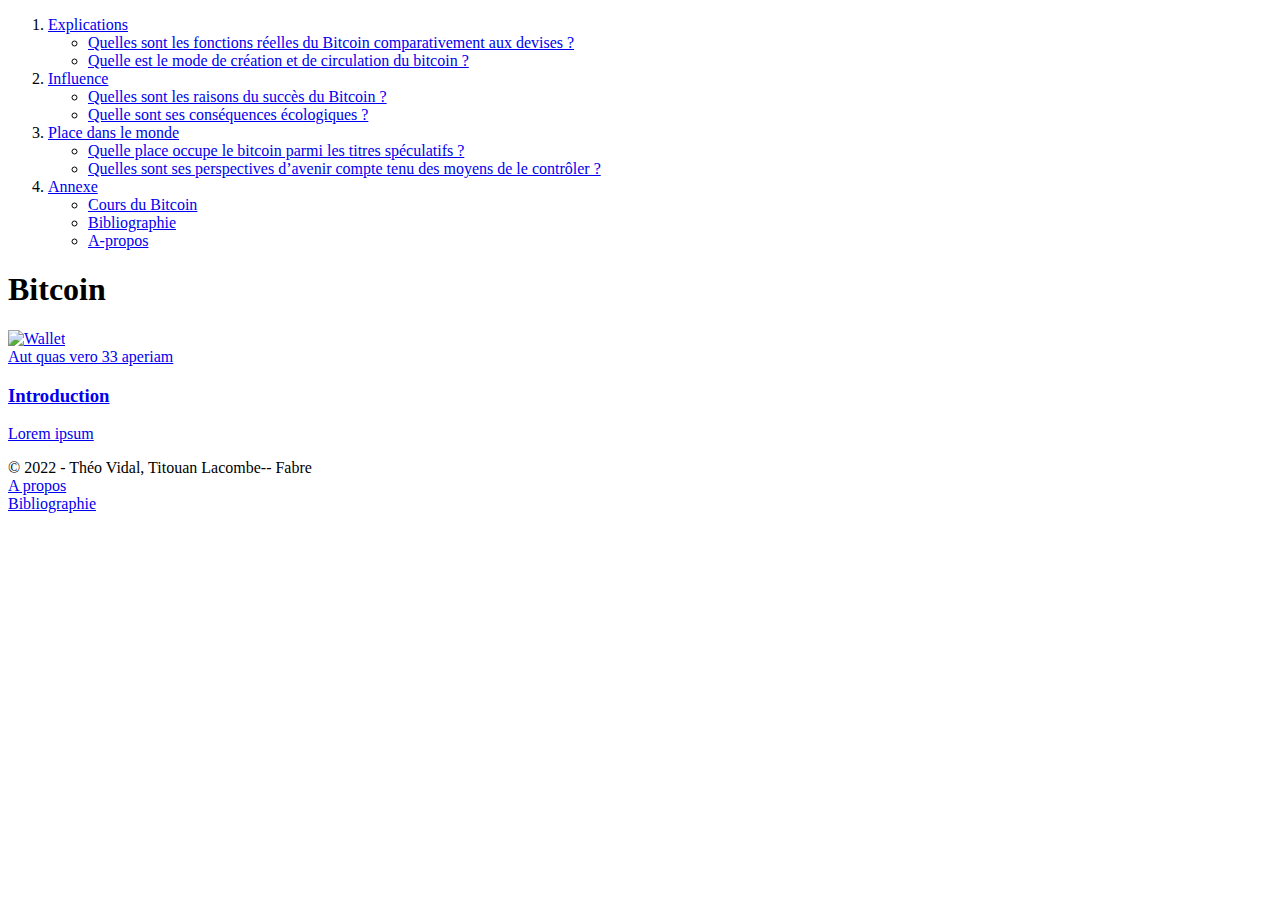
==== a-propos/index.html @ cd59e8f1 "truc de ouf" ====
<!DOCTYPE html>
<html lang="fr">

<head>

    <!-- UTF-8 Permet l'usage d'emojis -->
    <meta charset="UTF-8">
    <meta http-equiv="X-UA-Compatible" content="IE=edge">
    <meta name="viewport" content="width=device-width, initial-scale=1.0">
    <link rel="stylesheet" href="styles.css">
    <link rel="preconnect" href="https://fonts.googleapis.com">
    <link rel="preconnect" href="https://fonts.googleapis.com">
    <link rel="preconnect" href="https://fonts.gstatic.com" crossorigin>
    <link href="https://fonts.googleapis.com/css2?family=Work+Sans:wght@400;500&display=swap" rel="stylesheet">
    <title>Bitcoin</title>

</head>

<body>

    <main class="page_acceuil">
        <nav>
            <div>
                <!-- <img src="./img/Bitcoin.svg.png" alt="Logo Bitcoin"> -->
            </div>
            <ol>
                <li class="selected_article">
                    <a href="#">Explications</a>
                    <div class="sous_menu">
                        <ul>
                            <li><a href="#">Quelles sont les fonctions réelles du Bitcoin comparativement aux devises ?</a></li>
                            <li><a href="#">Quelle est le mode de création et de circulation du bitcoin ?</a></li>
                        </ul>
                    </div>
                </li>
                <li>
                    <a href="#">Influence</a>
                    <div class="sous_menu">
                        <ul>
                            <li><a href="#">Quelles sont les raisons du succès du Bitcoin ?</a></li>
                            <li><a href="#">Quelle sont ses conséquences écologiques ?</a></li>
                        </ul>
                    </div>
                </li>
                <li>
                    <a href="#">Place dans le monde</a>
                    <div class="sous_menu">
                        <ul>
                            <li><a href="#">Quelle place occupe le bitcoin parmi les titres spéculatifs ?</a></li>
                            <li><a href="#">Quelles sont ses perspectives d’avenir compte tenu des moyens de le
                                    contrôler ?</a></li>
                        </ul>
                    </div>
                </li>
                <li>
                    <a href="#">Annexe</a>
                    <div class="sous_menu">
                        <ul>
                            <li><a href="#">Cours du Bitcoin</a></li>
                            <li><a href="#">Bibliographie</a></li>
                            <li><a href="#">A-propos</a></li>
                        </ul>
                    </div>
                </li>

            </ol>
        </nav>
        <h1>Bitcoin</h1>
        <article>
            <div class="home_intro">
                <a href="./article.html">
                    <img src="img/image_template.png" alt="Wallet">
                    <div>
                        <span>Aut quas vero 33 aperiam</span>
                        <h3>Introduction</h3>
                        <p>Lorem ipsum  </p>
                    </div>
                </a>
            </div>
        </article>

        <footer>
            <div>© 2022 - Théo Vidal, Titouan Lacombe-- Fabre</div>
            <div></div>
            <div>
                <div><a href="../a-propos">A propos</a></div>
                <div><a href="../sources">Bibliographie</a></div>
            </div>
        </footer>
    </main>
</body>

</html>
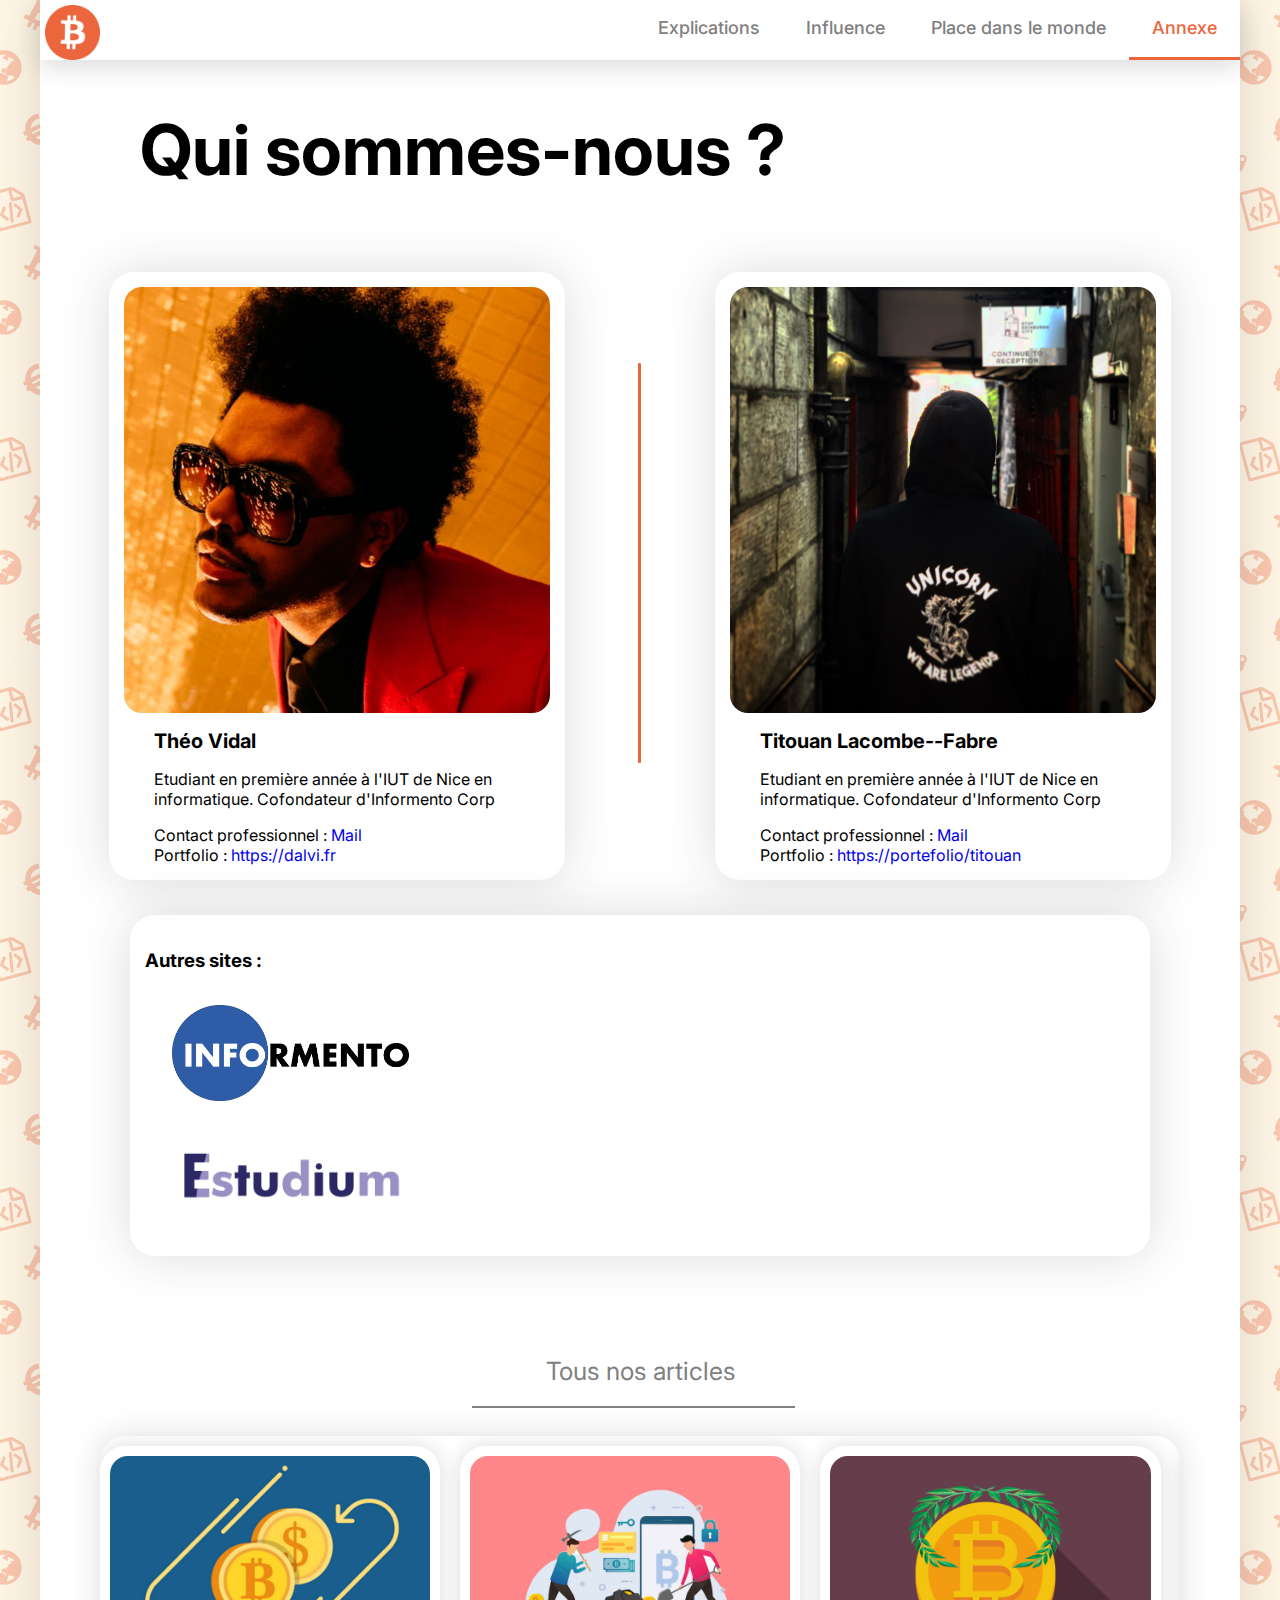
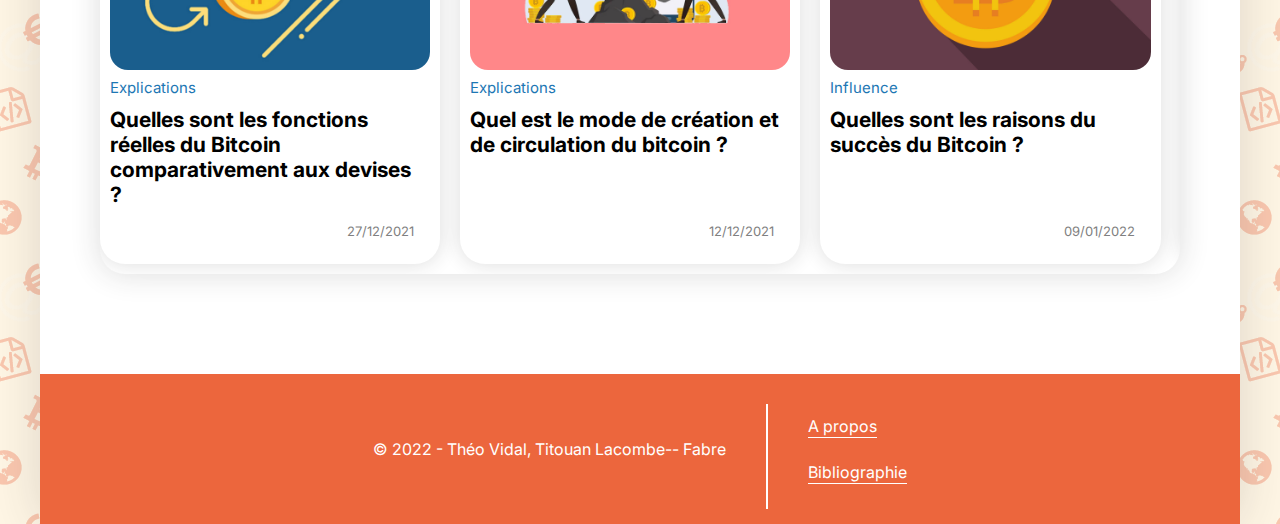
==== commit b731281c: "la big maj" ====
--- a/a-propos/index.html
+++ b/a-propos/index.html
@@ -7,29 +7,38 @@
     <meta charset="UTF-8">
     <meta http-equiv="X-UA-Compatible" content="IE=edge">
     <meta name="viewport" content="width=device-width, initial-scale=1.0">
-    <link rel="stylesheet" href="styles.css">
-    <link rel="preconnect" href="https://fonts.googleapis.com">
+    <link rel="stylesheet" href="../styles.css">
     <link rel="preconnect" href="https://fonts.googleapis.com">
     <link rel="preconnect" href="https://fonts.gstatic.com" crossorigin>
-    <link href="https://fonts.googleapis.com/css2?family=Work+Sans:wght@400;500&display=swap" rel="stylesheet">
-    <title>Bitcoin</title>
+    <link
+        href="https://fonts.googleapis.com/css2?family=Inter:wght@300;400&family=Lora:ital@1&family=Montserrat:wght@600;700&display=swap"
+        rel="stylesheet">
+
+    <title>A-propos</title>
+<link rel="icon" href="../img/Bitcoin.svg.png">
 
 </head>
 
 <body>
 
-    <main class="page_acceuil">
+    <main>
         <nav>
-            <div>
-                <!-- <img src="./img/Bitcoin.svg.png" alt="Logo Bitcoin"> -->
-            </div>
+            <a href="../index.html" ><img src="../img/Bitcoin.svg.png" alt="Logo Bitcoin"><span>Menu Pricipale</span></a>
+            <input type="checkbox" id="hamburger">
+            <label for="hamburger">
+                <svg viewBox="0 0 100 80" width="45" height="55">
+                    <rect width="100" height="13" rx="6" ry="6"></rect>
+                    <rect y="30" width="100" height="13" rx="6" ry="6"></rect>
+                    <rect y="60" width="100" height="13" rx="6" ry="6"></rect>
+                  </svg>
+            </label>
             <ol>
-                <li class="selected_article">
+                <li >
                     <a href="#">Explications</a>
                     <div class="sous_menu">
                         <ul>
-                            <li><a href="#">Quelles sont les fonctions réelles du Bitcoin comparativement aux devises ?</a></li>
-                            <li><a href="#">Quelle est le mode de création et de circulation du bitcoin ?</a></li>
+                            <li><a href="../article-1">Quelles sont les fonctions réelles du Bitcoin comparativement aux devises ?</a></li>
+                            <li><a href="../article-2">Quel est le mode de création et de circulation du bitcoin ?</a></li>
                         </ul>
                     </div>
                 </li>
@@ -37,8 +46,8 @@
                     <a href="#">Influence</a>
                     <div class="sous_menu">
                         <ul>
-                            <li><a href="#">Quelles sont les raisons du succès du Bitcoin ?</a></li>
-                            <li><a href="#">Quelle sont ses conséquences écologiques ?</a></li>
+                            <li><a href="../article-3">Quelles sont les raisons du succès du Bitcoin ?</a></li>
+                            <li><a href="../article-4">Quelles sont ses conséquences écologiques ?</a></li>
                         </ul>
                     </div>
                 </li>
@@ -46,39 +55,113 @@
                     <a href="#">Place dans le monde</a>
                     <div class="sous_menu">
                         <ul>
-                            <li><a href="#">Quelle place occupe le bitcoin parmi les titres spéculatifs ?</a></li>
-                            <li><a href="#">Quelles sont ses perspectives d’avenir compte tenu des moyens de le
-                                    contrôler ?</a></li>
+                            <li><a href="../article-5">Quelle place occupe le bitcoin parmi les titres spéculatifs ?</a></li>
+                            <li><a href="../article-6">Quelles sont ses perspectives d’avenir compte tenu des moyens de le contrôler ?</a></li>
                         </ul>
                     </div>
                 </li>
-                <li>
+                <li class="selected_article">
                     <a href="#">Annexe</a>
                     <div class="sous_menu">
                         <ul>
-                            <li><a href="#">Cours du Bitcoin</a></li>
-                            <li><a href="#">Bibliographie</a></li>
-                            <li><a href="#">A-propos</a></li>
+                            <li><a href="../cours">Cours du Bitcoin</a></li>
+                            <li><a href="../sources/">Bibliographie</a></li>
+                            <li><a href="../a-propos">A-propos</a></li>
                         </ul>
                     </div>
                 </li>
-
             </ol>
         </nav>
-        <h1>Bitcoin</h1>
-        <article>
-            <div class="home_intro">
-                <a href="./article.html">
-                    <img src="img/image_template.png" alt="Wallet">
+        <div class="apropos">
+            <h1>Qui sommes-nous ?</h1>
+            <div>
+                <div class="personne">
+                    <img src="./img/image_profile.jpg" alt="Image de profile">
                     <div>
-                        <span>Aut quas vero 33 aperiam</span>
-                        <h3>Introduction</h3>
-                        <p>Lorem ipsum  </p>
+                        <h4>Théo Vidal</h4>
+                        <p>Etudiant en première année à l'IUT de Nice en informatique. Cofondateur d'Informento Corp</p>
+                        <div>Contact professionnel :<a href="mailto:theo.vidal@etu.univ-cotedazur.fr"> Mail</a></div>
+                        <div>Portfolio : <a target="_blank" href="https://dalvi.fr">https://dalvi.fr</a></div>
                     </div>
-                </a>
+                </div>
+                <div class="barre"></div>
+                <div class="personne">
+                    <img src="./img/image_profile_titouan.JPG" alt="Image de profile">
+                    <div>
+                        <h4>Titouan Lacombe--Fabre</h4>
+                        <p>Etudiant en première année à l'IUT de Nice en informatique. Cofondateur d'Informento Corp</p>
+                        <div>Contact professionnel :<a href="mailto:titouan.lacombe---fabre@etu.univ-cotedazur.fr"> Mail</a></div>
+                        <div>Portfolio : <a href="#">https://portefolio/titouan</a></div>
+                    </div>
+                </div>
             </div>
-        </article>
-
+        </div>
+        <div class="home_intro" style="margin-top: 30px;">
+            <h3>Autres sites :</h3>
+            <div>
+                <a target="_blank" href="https://dalvi.fr/s105"><img style="width: 25%;" width="150" src="./img/informento.png" alt=""></a>
+            </div>
+            <div>
+                <a target="_blank" href="https://estudium.net/"><img style="width: 25%;" width="150" src="./img/estudium.png" alt=""></a>
+            </div>
+        </div>
+        <section class="selection_article">
+            <h2>Tous nos articles</h2>
+            <div class="carousel">
+                <article class="sous_article ">
+                    <a href="../article-1/">
+                        <img src="../img/Image_Article_1.jpg"
+                            alt="Quelles sont les fonctions réelles du Bitcoin comparativement aux devises ?">
+                        <span>Explications</span>
+                        <h3>Quelles sont les fonctions réelles du Bitcoin comparativement aux devises ?</h3>
+                        <p class="sous_article_date">27/12/2021</p>
+                    </a>
+                </article>
+                <article class="sous_article ">
+                    <a href="../article-2/">
+                        <img src="../img/Image_Article_2.jpg"
+                            alt="Quel est le mode de création et de circulation du bitcoin ?">
+                        <span>Explications</span>
+                        <h3>Quel est le mode de création et de circulation du bitcoin ?</h3>
+                        <p class="sous_article_date">12/12/2021</p>
+                    </a>
+                </article>
+                <article class="sous_article ">
+                    <a href="../article-3/">
+                        <img src="../img/Image_Article_4.jpg" alt="Quelles sont les raisons du succès du Bitcoin ?">
+                        <span>Influence</span>
+                        <h3>Quelles sont les raisons du succès du Bitcoin ?</h3>
+                        <p class="sous_article_date">09/01/2022</p>
+                    </a>
+                </article>
+                <article class="sous_article ">
+                    <a href="../article-4/">
+                        <img src="../img/Image_Article_3.jpg" alt="Quelles sont ses conséquences écologiques ?">
+                        <span>Influence</span>
+                        <h3>Quelles sont ses conséquences écologiques ?</h3>
+                        <p class="sous_article_date">02/02/2022</p>
+                    </a>
+                </article>
+                <article class="sous_article ">
+                    <a href="../article-5/">
+                        <img src="../img/Image_Article_5.jpg"
+                            alt="Quelle place occupe le bitcoin parmi les titres spéculatifs ?">
+                        <span>Place dans le monde</span>
+                        <h3>Quelle place occupe le bitcoin parmi les titres spéculatifs ?</h3>
+                        <p class="sous_article_date">07/02/2022 </p>
+                    </a>
+                </article>
+                <article class="sous_article ">
+                    <a href="../article-6/">
+                        <img src="../img/Image_Article_6.jpg"
+                            alt="Quelles sont ses perspectives d’avenir compte tenu des moyens de le contrôler ?">
+                        <span>Place dans le monde</span>
+                        <h3>Quelles sont ses perspectives d’avenir compte tenu des moyens de le contrôler ?</h3>
+                        <p class="sous_article_date">07/02/2022 </p>
+                    </a>
+                </article>
+            </div>
+        </section>
         <footer>
             <div>© 2022 - Théo Vidal, Titouan Lacombe-- Fabre</div>
             <div></div>
--- a/styles.css
+++ b/styles.css
@@ -0,0 +1,1169 @@
+@charset "UTF-8";
+
+/* Police d'ecriture */
+@font-face {
+    font-family: "Haas Grotesk Med";
+    src: url("/fonts/NHaasGroteskTXPro-65Md.ttf") format("truetype");
+}
+
+/* Style par defaut */
+
+html {
+    scroll-behavior: smooth;
+}
+
+* {
+    box-sizing: border-box;
+}
+
+:root {
+    --bg-color: rgb(235, 173, 123);
+    --main-color: #f2f8f5;
+    --main-text-color: black;
+    --sub-title-color: grey;
+    --label : rgb(29, 119, 180);
+    --main-style-color: #ec663d;
+    --main-style-color-text: rgba(217, 115, 13, 1) ;
+    --item-bg-color : white;
+    --shadow-color : rgba(41, 41, 41, 0.164);
+    --shadow_style_left : 0px 0px 50px 0 var(--shadow-color);
+    --shadow_style_right : 0px 0px 50px 0 var(--shadow-color);
+    --shadow_style_strong : 0px 0px 40px 0 rgb(190, 190, 190);
+}
+
+/* @media (prefers-color-scheme: dark) {
+    :root {
+        --bg-color: rgb(235, 173, 123);
+        --main-color: #1d1d1d;
+        --main-text-color: white;
+        --sub-title-color: grey;
+        --label : rgb(29, 119, 180);
+        --main-style-color: #e55126;
+        --item-bg-color: #232323;
+        
+        --shadow-color : rgba(95, 95, 95, 0.16);
+    }
+} */
+
+body {
+    background: url(./img/bacground.png) repeat ;
+    font-family: 'Inter', sans-serif;
+    border: 0;
+    margin: 0;
+}
+
+main {
+    margin: auto;
+    width: 100%;
+    max-width: 1200px;
+    background-color: var(--item-bg-color);
+    box-shadow: var(--shadow_style_left);
+}
+
+h1 {
+    margin-left: 100px;
+    margin-bottom: 50px;
+    font-size: 70px;
+}
+article > h1 {
+    margin-left: 0;
+    margin-bottom: 50px;
+    font-size: 50px;
+}
+
+img {
+    width: 100%;
+    border-radius: 18px;
+    object-fit: cover;
+}
+
+a {
+    font-style: normal;
+    text-decoration: none;
+}
+
+
+
+
+/* ///////////////////////////////////////////////////////////// */
+/* ////////////////////// Barre Navigation //////////////////// */
+/* /////////////////////////////////////////////////////////// */
+
+nav {
+    display: flex;
+    width: 100%;
+    height: 60px;
+    justify-content: space-between;
+    background-color: var(--item-bg-color);
+    box-shadow : 0px 7px 25px 0 var(--shadow-color);
+}
+
+nav > a {
+    height: 100%;
+    width: 60px;
+    transition: width 1s ;
+}
+
+/* Logo retour menu principal */
+nav > a > span {
+    display: block;
+    opacity: 0;
+    position: absolute;
+    margin-left: 60px;
+    margin-top: -46px;
+    font-size: 18px;
+    color: var(--main-style-color);
+    font-weight: 500;  
+    transition: opacity 1.2s, margin-left 1.2s;
+}
+
+nav > a:hover {
+    width: 195px;  
+    color: var(--main-style-color);
+    border-bottom: 3px solid var(--main-style-color);
+}
+nav > a:hover > span {
+    opacity: 1;
+    margin-left: 70px;
+}
+
+nav > a > img {
+    margin : 5px;
+    height: calc(100% - 5px);
+    width: auto;
+    transition: height 0.5s;
+}
+
+nav a:hover img {
+    height: calc(100% - 6px);
+}
+
+
+
+nav > ol {
+    display: flex;
+    align-items: center;
+    height: 100%;
+    margin-block-start: 0;
+    margin-block-end: 0;
+}
+
+nav > ol > li {
+    height: 100%;
+    padding: 17px 23px;
+    list-style: none;
+}
+
+nav > ol > li a {
+    font-size: 18px;
+    color: var(--sub-title-color);
+    font-weight: 500;  
+}
+
+
+.selected_article > a, ol > li:hover > a {
+    color: var(--main-style-color);
+}
+
+ol > li:hover > .sous_menu {
+    display: block;
+}
+
+#hamburger {
+    display: none;
+}
+
+label[for="hamburger"] {
+    display: none;
+}
+
+
+.sous_menu {
+    display: none;
+    left: 0;
+    position: absolute;
+    width: 100%;
+    margin-top: 22px;
+}
+
+.sous_menu ul {
+    display: flex;
+    flex-direction: column;
+    justify-content: space-evenly;
+    max-width: 1200px;
+    width: 100%;
+    height: 200px;
+    margin: 0 auto;
+    padding: 0px 10%;
+    background-color: var(--item-bg-color);
+    box-shadow : 0px 7px 25px 0 var(--shadow-color);
+    border-radius: 25px;
+    border-top-left-radius: 0;
+    border-top-right-radius: 0;
+}
+
+.selected_article, nav > ol > li:hover {
+    color : var(--main-style-color);
+    border-bottom: 3px solid var(--main-style-color);
+}
+
+.sous_menu ul {
+    list-style-type: none;
+}
+
+.sous_menu > ul > li {
+    width : 85%;
+}
+
+.sous_menu > ul > li:nth-of-type(2n+1){
+    margin-left: 20px;
+    animation: margin_li_sous_menu 1.5s cubic-bezier(.59,0,.42,1);
+}
+
+.sous_menu > ul > li:nth-of-type(2n){
+    margin-left: 20px;
+    animation: margin_li_sous_menu 1.7s cubic-bezier(.59,0,.42,1);
+}
+
+.sous_menu > ul > li > a {
+    font-size: 20px;
+    color: transparent;
+    background: linear-gradient(90deg, var(--main-style-color) 50%, var(--sub-title-color) 50%, var(--sub-title-color) 100%);
+    background-size: 200%;
+    
+    font-weight: 500;
+    -webkit-background-clip: text;
+    background-position: 100%;
+    transition: background-position 1s;
+}
+
+
+.sous_menu > ul > li:hover  > a{
+    background-position: 0%;
+}
+
+
+.sous_menu ul::before{
+    position: absolute;
+    content: ' ' ;
+    height: 150px;
+    width: 3px;
+    background-color: var(--main-style-color);
+    margin-left: -30px;
+    margin-top: 0;
+    animation: barre_sous_menu 1.5s;
+    border-radius : 1px ;
+ }
+
+
+@keyframes barre_sous_menu {
+    from {
+        height: 0px;
+        margin-top: -75px;
+    }
+}
+
+@keyframes margin_li_sous_menu {
+    from {
+        margin-left : -15px;
+    }
+}
+
+
+@media screen and (max-width: 1200px) {
+    .sous_menu > div{
+        position: absolute;
+        margin-left: calc(-100vw + 15px);
+    }
+}
+
+
+
+/*///////// Footer //////////*/
+
+footer {
+    height: 150px;    
+    background-color: var(--main-style-color);
+    justify-content: center;
+    display: flex;
+}
+footer > div {
+    padding: 15px 25px;
+    color : white;
+}
+footer > div:nth-child(1) {
+    display: flex;
+    align-items: center;
+}
+footer > div:nth-child(2) {
+    border-left: 2px solid white;
+    margin: 15px;
+    padding: 0;
+    height : 70%;
+    margin-top : 30px;
+}
+footer > div:nth-child(3) {
+    display: flex;
+    align-items: flex-start;
+    flex-direction: column;
+    justify-content: space-evenly;
+}
+footer a {
+    color : white;
+    text-decoration: underline;
+    text-underline-offset: 5px;
+}
+
+
+/* ///////////////////////////////////////////////////////////// */
+/* ////////////////////// Page d'acceuil ////////////////////// */
+/* /////////////////////////////////////////////////////////// */
+
+article a {
+    color : var(--main-text-color);
+}
+
+.home_intro {
+    margin: auto;
+    margin-bottom: 30px;
+    width: 85%;
+    padding : 15px;
+    border-radius : 25px;
+    box-shadow: var(--shadow_style_left);
+}
+
+.home_intro a {
+    display: flex;
+    width : 100%;
+    height : 100%;
+}
+
+.home_intro > a > img {
+    box-shadow: var(--shadow_style_right);
+    width : 50%;
+}
+
+.home_intro div {
+    margin-left: 12px;
+    padding : 15px;
+    color: black;
+}
+
+.home_intro div > span {
+    font-size: 16px;
+    color: var(--section-sub-color);
+}
+
+.home_intro  div > h3 {
+    font-size: 45px;
+    margin-block-start: 0.4em;
+    margin-bottom: 15px;
+}
+
+.home_intro  div > p {
+    padding-top: 10px;
+    font-size: 19px;
+}
+
+/* Sous Article  */
+
+.container {
+    margin: auto;
+    display: grid;
+    grid-template-columns: repeat(3, 1fr);
+    grid-gap: 15px;
+    grid-auto-rows: minmax(100px, auto);
+    justify-items: center;
+    width: 85%;
+    margin-bottom: 150px;
+}
+
+.sous_article {
+    width: 100%;
+    margin-top: 30px;
+    border-radius : 25px;
+    box-shadow: var(--shadow_style_left);
+    padding : 10px;
+}
+
+.sous_article a {
+    margin : 0 auto;
+    display : block;
+}
+
+.sous_article img{
+    width : 100%;
+    height : 35%;
+    display: block;
+
+}
+
+.sous_article > a span {
+    font-size: 15px;
+    color: var(--label);
+    margin-top: 8px;
+    display: block;
+}
+
+.sous_article > a h3 {
+    margin-top: 10px;
+    margin-bottom: 15px;
+    font-size: 21px;
+    width : 98%;
+    min-height: 100px;
+    color: var(--main-text-color)
+}
+
+.sous_article > a p {
+    font-size: 13px;
+    width: 100%;
+    text-align: center;
+    color:var(--sub-title-color);
+}
+
+.sous_article_date {
+    width: 95% !important;
+    text-align: end !important;
+}
+
+/* ///////////////////////////////////////////////////////////// */
+/* ////////////////////// Page d'article ////////////////////// */
+/* /////////////////////////////////////////////////////////// */
+
+/*  Aricle principale   */
+h1, .article_title, .citation, nav {
+    color: var(--main-text-color);
+}
+
+.article_title {
+    font-size:25px;
+}
+
+
+.article_title_label {
+    font-size: 16px;
+    color: #3c96ff;
+}
+
+.article_title {
+    font-size: 31.5px;
+    font-family: 'Inter', sans-serif;
+    font-weight: 600
+}
+
+.article_title_infos {
+    font-size: 16px;
+    color: var(--sub-title-color);
+}
+
+.Article_Principal {
+    padding-top: 60px;
+    font-size: 18px;
+    max-width: 752px;
+    margin: 0 auto;
+}
+
+.Article_Principal p{
+    margin-top : 15px;
+    margin-bottom : 0;
+}
+
+.Article_Principal h3 {
+    margin-top : 35px;
+    margin-bottom : 5px;
+}
+/*/////// Sommaire ////////*/
+.sommaire {
+    border-radius: 32px;
+    background-color: #fff1e7;
+    /*var(--main-color)*/;
+    padding: 13px 26px;
+    padding-top:15px;
+    margin-top: 24px;
+}
+
+.sommaire h3 {
+    font-size: 24px;
+    margin-top: 0;
+    margin-bottom: 2px;
+    color: var(--main-text-color);
+    font-weight: 600;
+    line-height: 1.45;
+}
+
+.sommaire li {
+    margin-top: 7px;
+    margin-left: 20px;  
+}
+
+.sommaire li a {
+    font-weight: 500;
+    font-size: 18px;
+}
+
+.sommaire a:hover {
+    color: var(--main-style-color);
+}
+
+.alinea {
+    padding-left: 1.5em;
+}
+
+/*/////// Citation ////////*/
+.citation {
+    width : 90%;
+    margin : auto;
+    padding: 40px 32px;
+    margin-top: 40px;
+    margin-bottom: 40px;
+    box-shadow: var(--shadow_style_left);
+    font-size: 18px;
+    border-bottom-right-radius: 15px;
+    border-top-right-radius: 15px;
+    border-left: 4px solid var(--main-style-color);
+    background: var(--item-bg-color);
+}
+
+.citation em {
+    font-style: italic;
+}
+
+.citation span {
+    font-size: 15px;
+    float : right;
+    color : var(--main-text-color);
+    margin-bottom: 10px;
+}
+
+/*//////// Lien vers autre article /////////*/
+
+.lien_article {
+    text-decoration: underline var(--label);
+    color: transparent;
+    background: linear-gradient(180deg, var(--main-style-color) 50%, var(--label) 50%, var(--label) 100%);
+    background-size: 100% 44px;
+    
+    font-weight: 500;
+    -webkit-background-clip: text;
+    background-position-y: -22px;
+    transition: background-position-y 1s, text-decoration-color 1s;
+}
+
+
+.lien_article:hover{
+    background-position-y: -44px;
+    text-decoration-color: var(--main-style-color);
+}
+
+
+
+.article_main {
+    overflow-wrap: break-word;
+    margin-bottom: 32px;
+    line-height: 1.6;
+    color: var(--main-text-color);
+    font-weight: 400;
+}
+
+.article_main h2 {
+    margin-top: 40px;
+}
+
+Article p {
+    line-height: 1.5;
+}
+
+.column p {
+    text-align: justify;
+
+}
+
+.column-list {
+    display: flex;
+    justify-content: space-between;
+    align-items: center;
+}
+
+.column {
+    padding: 0 1em;
+}
+
+.image {
+    width:40% ;
+} 
+
+.image img{
+    height: 350px;
+    width: 100%;
+    object-fit: cover;
+}
+
+image img {
+    height : 100%;
+    width : 100%;
+    object-fit: cover;
+}
+
+.highlight-orange {
+    background-color: transparent;
+    color: var(--main-style-color-text);
+    fill: var(--main-style-color-text);
+}
+
+.date {
+    margin-top : 40px;
+    font-weight: 500;
+    font-style: italic;
+    color : var(--sub-title-color);
+    text-align: end;
+
+}
+
+
+/* ///////////////////////////////////////////////////////////// */
+/* //////////////////// Selection article ///////////////////// */
+/* /////////////////////////////////////////////////////////// */
+
+.selection_article {
+    margin-top: 100px;
+}
+
+/*  Bouton suivant  */ 
+.bouton{
+    display: flex;
+    justify-content: space-between;
+    width: 90%;
+    margin: 0 auto;
+}
+
+.bouton a {
+    display: flex;
+    flex-direction: row-reverse;
+    align-items: center;
+}
+
+.bouton p:hover {
+    background-position: 0%;
+}
+
+.bouton p {
+    font-weight: 500;
+    font-size: 20px;
+    margin: 0;
+    margin-right: 10px;
+    color: transparent;
+    background: linear-gradient(90deg, var(--main-style-color) 50%, var(--sub-title-color) 50%, var(--sub-title-color) 100%);
+    background-size: 200%;
+    
+    -webkit-background-clip: text;
+    background-position: 100%;
+    transition: background-position 1s;
+}
+
+.bouton a:hover > p  {
+    background-position: 0%;
+}
+.bouton_suivant {
+    display: flex;
+    flex-direction: row-reverse;
+    align-items: center;
+}
+
+.bouton_suivant p::after {
+    content: ' ';
+    position: absolute;
+    width: 0px;
+    height: 2px;
+    margin-top: 22px;
+    margin-left: -136px;
+    background-color: var(--main-style-color);
+    transition: width 1s;
+}
+
+.bouton_suivant p:hover::after {
+    width: 135px;
+}
+
+.bouton_suivant a:hover p::after {
+    width: 135px;
+} 
+
+/* Bouton precedent */
+.bouton_precedent > a {
+    display: flex;
+    flex-direction: row;
+}
+.bouton_precedent p{
+    margin-left: 10px;
+    background: linear-gradient(90deg, var(--sub-title-color) 50%, var(--main-style-color) 50%, var(--main-style-color) 100%);
+    background-size: 200%;
+    
+    -webkit-background-clip: text;
+    background-position: 0%;
+    transition: background-position 1s;
+}
+
+.bouton_precedent a:hover > p {
+    background-position: 100%;
+}
+
+.bouton_precedent p::after {
+    content: ' ';
+    position: absolute;
+    width: 0px;
+    height: 2px;
+    margin-top: 22px;
+    margin-left: 0px;
+    background-color: var(--main-style-color);
+    transition: width 1s, margin-left 1s;
+}
+
+.bouton_precedent p:hover::after, .bouton_precedent a > div:hover ~ p::after {
+    width: 162px;
+    margin-left: -163px;
+}
+
+
+
+/* Fleche Bouton */
+.bouton a > div {
+    width: 50px;
+    height: 50px;
+    background-color: var(--main-style-color);
+    border-radius: 15px;
+}
+
+.bouton_precedent a > div{
+    transform : rotate(180deg);
+}
+
+.fleche {
+    margin-left: 3px;
+}
+
+.fleche_part1::before {
+    position: absolute;
+    content: ' ';
+    background-color: white;
+    width: 30px;
+    height: 2px;
+    margin-top: 25px;
+    margin-left: 6px;
+    border-radius: 2px;
+}
+
+.fleche_part2::before {
+    position: absolute;
+    content: ' ';
+    background-color: white;
+    width: 15px;
+    height: 2px;
+    margin-top: 20px;
+    margin-left: 23px;
+    transform: rotate(45deg);
+    border-radius: 2px;
+}
+
+.fleche_part2::after{
+    position: absolute;
+    content: ' ';
+    background-color: white;
+    width: 15px;
+    height: 2px;
+    margin-top: 30px;
+    margin-left: 23px;
+    transform: rotate(-45deg);
+    border-radius: 2px;
+}
+
+
+
+/* ///////////////////////////////////////////////////////////// */
+/* ////////////////////     Carousel    /////////////////////// */
+/* /////////////////////////////////////////////////////////// */
+
+.selection_article > h2 {
+    text-align: center;
+    color: var(--sub-title-color);
+    font-size: 25px;
+    font-weight: 400;
+}
+
+.selection_article > h2::after {
+    position: absolute;
+    content: ' ';
+    margin-top: 50px;
+    margin-left: -263px;
+
+    width: 323px;
+    height: 2px;
+    background-color: var(--sub-title-color);
+}
+
+.carousel {
+    width: 90%;
+    margin: auto;
+    overflow-x: scroll;
+    scroll-snap-type: x mandatory;
+    display: flex;
+    margin-top: 50px;
+    box-shadow: 0px 0px 30px 0 var(--shadow-color);
+    border-radius: 25px;
+    -webkit-appearance: none;
+
+    /* A virer */
+    margin-bottom: 100px;
+    
+
+    /* style moz */
+    scrollbar-width: thin;
+}
+
+/*      Style Webkit    */
+.carousel::-webkit-scrollbar {
+    height: 10px;
+    border-bottom-right-radius: 10px;
+    border-bottom-left-radius: 10px;
+    background-color: var(--main-color);
+    box-shadow: inset 0px 0px 4px 0 var(--shadow-color);
+}
+
+.carousel::-webkit-scrollbar-corner {
+    display: none;
+}
+
+.carousel::-webkit-scrollbar-thumb {
+    border-radius: 10px;
+    background-color: var(--sub-title-color);
+}
+.carousel > .sous_article {
+    width: 31.5%;
+    scroll-snap-align: start;
+    flex-shrink: 0;
+    margin : 10px;
+    box-shadow: 0px 0px 20px 0 var(--shadow-color);
+}
+
+.carousel > .sous_article > a {
+    color: var(--main-text-color);
+}
+
+
+/* ///////////////////////////////////////////////////////////// */
+/* //////////////        Gestion Tableau        /////////////// */
+/* /////////////////////////////////////////////////////////// */
+
+table {
+    width : 100%;
+    text-align: center;
+    background-color: var(--sub-title-color);
+    border-radius: 15px;
+    margin-top: 30px;
+}
+
+table tr {
+    padding : 0;
+    margin : 0;
+}
+
+table td {
+    background-color: white;
+    margin : 0;
+    padding : 5px;
+}
+
+.table_entete > td {
+    background-color: #ffd6b8;
+}
+
+.signification {
+    background-color: #ffeadb;
+}
+
+table tr:first-of-type td:first-of-type{
+    border-top-left-radius: 15px;
+} 
+
+table tr:first-of-type td:last-of-type{
+    border-top-right-radius: 15px;
+} 
+
+table tr:last-of-type td:first-of-type{
+    border-bottom-left-radius: 15px;
+} 
+
+table tr:last-of-type td:last-of-type{
+    border-bottom-right-radius: 15px;
+}
+
+.table_1 {
+    width : 100%;
+}
+
+.table_1 td {
+    text-align: start;
+}
+
+.table_1 tr:first-of-type td {
+    background-color: #ffd6b8;
+    text-align: center;
+    width : 50%;
+}
+
+.table_1 td[colspan="2"] {
+    background-color: #ffeadb;
+    padding : 7px;
+    padding-left: 15px;
+}
+
+
+/* ///////////////////////////////////////////////////////////// */
+/* //////////////     Image svg gestion css    //////////////// */
+/* /////////////////////////////////////////////////////////// */
+
+
+#img_horizontale {
+    display : none;
+}
+
+/* ///////////////////////////////////////////////////////////// */
+/* //////////////          Bibliographie      ///////////////// */
+/* /////////////////////////////////////////////////////////// */
+.biblio h1 {
+    margin-bottom: 35px;
+}
+
+.biblio h3 {
+    margin-top: 30px;
+    margin-bottom: 15px;
+}
+
+.biblio > ul {
+    margin-left : 100px;
+    font-size: 22px;
+    font-weight: bold;
+    list-style: none;
+    margin-top: 15px;
+}
+
+.biblio_title {
+    border: none !important;
+    padding: 0 !important;
+    box-shadow: none !important;
+}
+
+.biblio a {
+    word-break: break-all;
+}
+
+.biblio > ul > li  {
+    box-shadow: var(--shadow_style_left);
+    padding: 10px;
+    padding-top: 15px;
+    padding-bottom: 15px;
+    width: 90%;  
+    border-bottom-right-radius: 15px;
+    border-top-right-radius: 15px;
+    border-left: 4px solid var(--main-style-color); 
+}
+
+.biblio > ul > li {
+    margin-top: 10px;
+    margin-bottom: 15px;
+    font-size: 20px;
+    font-weight: lighter;
+}
+
+.biblio > ul > li > ul  {
+    margin-top: 7px;
+    list-style: none;
+    font-size: 19px;
+}
+
+.biblio > ul ul > li {
+    margin-top : 5px;
+}
+
+/* .biblio > ul ul > li > a {
+    color: var(--main-style-color-text);
+} */
+
+.biblio > ul ul > li::before {
+    list-style: none;
+    position: absolute;
+    margin-left: -20px;
+    content: '⇨  ';
+}
+
+/* ///////////////////////////////////////////////////////////// */
+/* //////////////          A-propos           ///////////////// */
+/* /////////////////////////////////////////////////////////// */
+
+.apropos > div {
+    width: 95%;
+    margin : 0 auto;
+    display: flex;
+    justify-content: space-around;
+    align-items: center;
+}
+
+.apropos .barre {
+    width: 3px;
+    height : 400px;
+    border-radius : 1px;
+    background-color: var(--main-style-color);
+}
+
+.personne {
+    padding: 35px;
+}
+
+.personne > div {
+    margin-left : 30px;
+}
+
+.personne h4 {
+    font-size: 20px;
+    margin: 0;
+    margin-top: 12px;
+}
+
+div > .personne {
+    padding: 15px;
+    margin: 5px;
+    margin-top: 30px;
+    width: 40%;
+    border-radius : 25px;
+    box-shadow: var(--shadow_style_right);
+}
+
+.personne img {
+    width: 100%;
+    margin: 0;
+}
+
+
+
+
+
+
+
+
+
+
+
+
+
+@media screen and (max-width: 768px){
+
+    /* .sous_menu {
+        display: block;
+    }
+    nav > ol > li > a {
+        display: none
+    } */
+    label > svg > rect {
+        fill: gray;
+    }
+    
+    label[for="hamburger"] {
+        display: block;
+        position: absolute;
+        right: 10px;
+        border-radius: 10px;
+    }
+    #hamburger {
+        display: none;
+    }
+    nav > ol{
+        display: none;
+    }
+    #hamburger:checked ~ ol{
+        display: block;
+    }
+    #hamburger:checked ~ label > svg > rect{
+        fill: var(--main-style-color);
+    }
+    #hamburger:checked ~ ol > li > div{
+        display: block;
+    }
+    #hamburger ~ ol > a{
+        display: none;
+    }
+    #hamburger ~ ol > li > a{
+        display: none;
+    }
+    #hamburger:checked ~ ol > li{
+        height: 315%;
+    }
+    #hamburger:checked ~ ol > li:first-child{
+        margin-top: 21px
+    }
+    #hamburger:checked ~ ol ul::before{
+        height: 200px;
+        animation: none;
+    }
+    .sous_menu > ul > li > a {
+        background: none;
+        color: black
+    }
+    .sous_menu ul {
+        box-shadow: none;
+    }
+   
+    .Article_Principal {
+        width : 90%;
+    }
+    .home_intro > a > img {
+        width: 100%;
+    }
+
+    .container {
+        display: block;
+    }
+
+
+    .column-list {
+        display: block;
+    }
+    .column-list > div {
+        width: 100% !important;
+    }
+
+    .carousel > .sous_article {
+        width: 100%;
+    }
+   
+    .home_intro a {
+        flex-direction: column;
+    }
+
+    table td {
+        padding: 2px;
+    }
+
+    #img_horizontale {
+        display : block;
+    }
+
+    #img_vertical {
+        display : none;
+    }
+
+    h1 {
+        font-size: 36px;
+    }
+    .biblio > ul {
+        margin-left: 0;
+    }
+
+    .apropos > div {
+        display : block;
+    }
+    .apropos > div > div {
+        width: auto;
+    }
+    .barre {
+        display :none;
+    }
+}